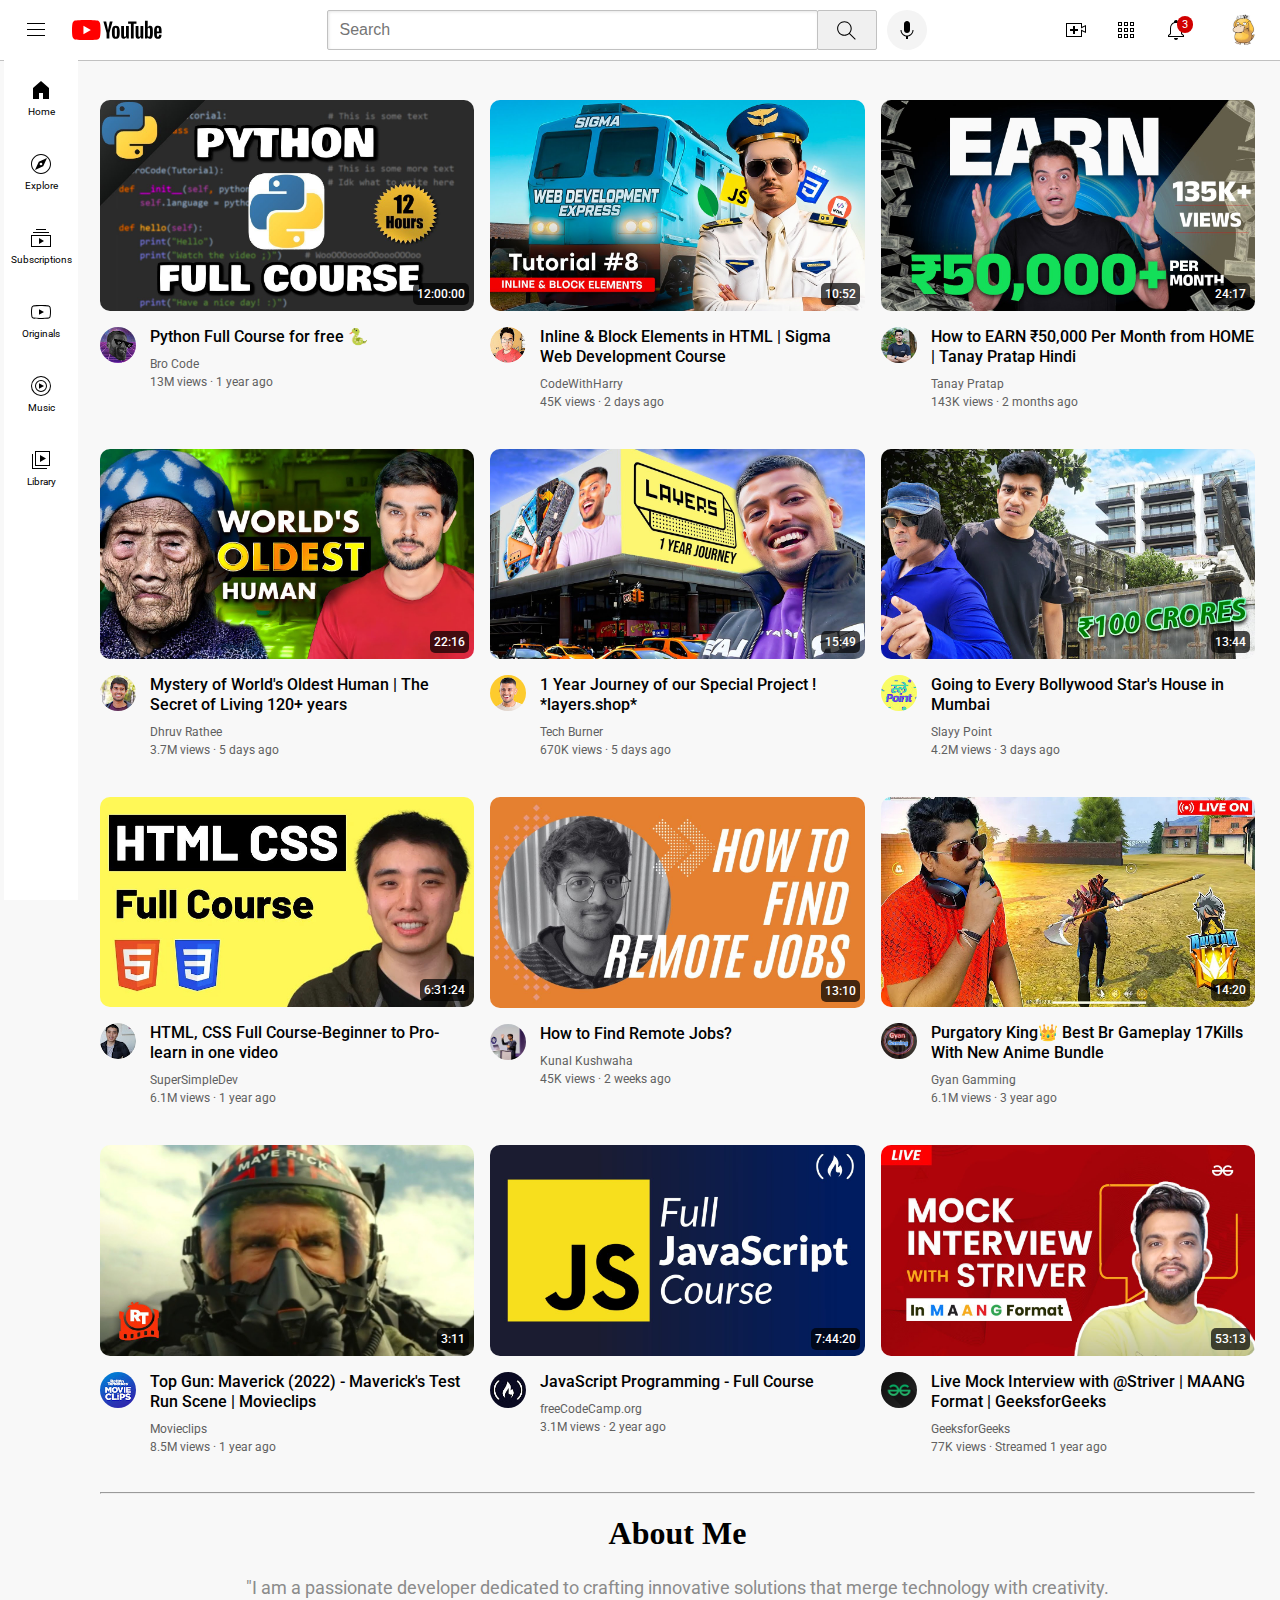
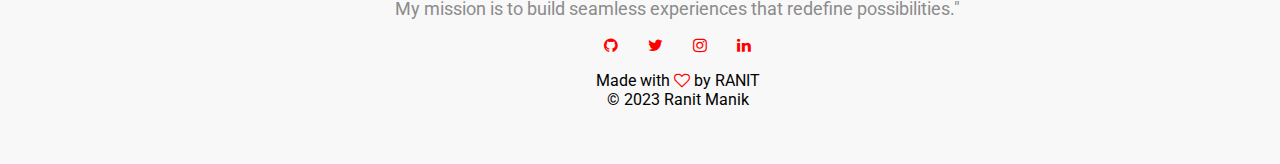
==== Youtube-clone/index.html @ 33ce2d3c "first commit" ====
<!DOCTYPE html>
<html lang="en">
<head>
    <meta charset="UTF-8"/>
    <meta name="viewport" content="width=device-width, initial-scale=1.0"/>
    <title>YouTube</title>
    <link rel="icon" href="Assets/icons/YouTube.png" type="image/x-icon"/>
    <link rel="preconnect" href="https://fonts.googleapis.com"/>
    <link rel="preconnect" href="https://fonts.gstatic.com" crossorigin/>
    <link
            href="https://fonts.googleapis.com/css2?family=Roboto:wght@400;500;700&display=swap"
            rel="stylesheet"
    />
    <link rel="stylesheet" href="Assets/css/general.css"/>
    <link rel="stylesheet" href="Assets/css/header.css"/>
    <link rel="stylesheet" href="Assets/css/video.css"/>
    <link rel="stylesheet" href="Assets/css/sidebar.css">
    <link rel="stylesheet" href="Assets/css/tooltip.css">
    <link rel="stylesheet" href="Assets/css/responsive.css">
    <link rel="stylesheet" href="Assets/css/footer.css">

    <link
            rel="stylesheet"
            href="https://stackpath.bootstrapcdn.com/font-awesome/4.7.0/css/font-awesome.min.css"
    />
</head>


<body>
<!-- header -->
<nav class="header">
    <div class="left-section">
        <img
                src="Assets/icons/hamburger-menu.svg"
                alt=""
                class="hamburger-menu"
        />
        <img
                src="Assets/icons/youtube-logo.svg"
                title="YouTube Home"
                alt=""
                class="youtube-logo"
        />
    </div>
    <div class="middle-section">
        <input class="search-bar" type="text" placeholder="Search"/>
        <button class="search-button" data-title="Search">
            <img
                    src="Assets/icons/search.svg"
                    alt=""
                    class="search-icon"
            />
        </button>
        <button class="voice-search-button" data-title="Search with your voice">
            <img
                    src="Assets/icons/voice-search-icon.svg"
                    alt=""
                    class="voice-search-icon"
            />
        </button>
    </div>
    <div class="right-section">
        <button class="right-section-buttons" data-title="Create">
            <img
                    src="Assets/icons/upload.svg"
                    class="upload-icon"
                    alt=""
            />
        </button>
        <button class="right-section-buttons" data-title="YouTube apps">
            <img
                    src="Assets/icons/youtube-apps.svg"
                    class="youtube-apps-icon"
                    alt=""
            />
        </button>
        <button class="right-section-buttons" data-title="Notifications">
            <div class="notifications-icon-container">
                <img
                        src="Assets/icons/notifications.svg"
                        class="notifications-icon"
                        data-title="Notifications"
                        alt=""
                />
                <div class="notifications-count">3</div>
            </div>
        </button>
        <img
                src="Assets/logo/ducky.jpg"
                class="channel-me-icon"
                alt=""/>
    </div>
</nav>

<main>
    <!-- sidebar -->
    <section class="sidebar">
        <div class="sidebar-link">
            <img src="Assets/icons/home.svg" alt="">
            <div>Home</div>
        </div>

        <div class="sidebar-link">
            <img src="Assets/icons/explore.svg" alt="">
            <div>Explore</div>
        </div>

        <div class="sidebar-link">
            <img src="Assets/icons/subscriptions.svg" alt="">
            <div>Subscriptions</div>
        </div>
        <div class="sidebar-link">
            <img src="Assets/icons/originals.svg" alt="">
            <div>Originals</div>
        </div>
        <div class="sidebar-link">
            <img src="Assets/icons/youtube-music.svg" alt="">
            <div>Music</div>
        </div>
        <div class="sidebar-link">
            <img src="Assets/icons/library.svg" alt="">
            <div>Library</div>
        </div>
    </section>

    <!-- video -->
    <section class="video-grid">
        <div class="video-preview">
            <div class="thumbnail-row">
                <img
                        class="thumbnail"
                        src="Assets/thumbnails/thumbnail4.jpg"
                        alt=""
                />
                <div class="video-time">
                    12:00:00
                </div>
            </div>
            <div class="video-info-grid">
                <div class="channel-picture">
                    <img
                            class="profile-picture"
                            src="Assets/logo/channel_04.jpg"
                            alt=""
                    />
                </div>
                <div class="video-info">
                    <p class="video-title">Python Full Course for free 🐍</p>
                    <p class="video-author" chanel-title="Bro Code">Bro Code</p>
                    <p class="video-stats">13M views &#183; 1 year ago</p>
                </div>
            </div>
        </div>
        <div class="video-preview">
            <div class="thumbnail-row">
                <img
                        class="thumbnail"
                        src="Assets/thumbnails/thumbnail5.jpg"
                        alt=""
                />
                <div class="video-time">
                    10:52
                </div>
            </div>
            <div class="video-info-grid">
                <div class="channel-picture">
                    <img
                            class="profile-picture"
                            src="Assets/logo/channel_05.jpg"
                            alt=""
                    />
                </div>
                <div class="video-info">
                    <p class="video-title">
                        Inline & Block Elements in HTML | Sigma Web Development Course
                    </p>
                    <p class="video-author" chanel-title="CodeWithHarry">CodeWithHarry</p>
                    <p class="video-stats">45K views &#183; 2 days ago</p>
                </div>
            </div>
        </div>
        <div class="video-preview">
            <div class="thumbnail-row">
                <img
                        class="thumbnail"
                        src="Assets/thumbnails/thumbnail6.jpg"
                        alt=""
                />
                <div class="video-time">
                    24:17
                </div>
            </div>
            <div class="video-info-grid">
                <div class="channel-picture">
                    <img
                            class="profile-picture"
                            src="Assets/logo/channel_06.jpg"
                            alt=""
                    />
                </div>
                <div class="video-info">
                    <p class="video-title">
                        How to EARN ₹50,000 Per Month from HOME | Tanay Pratap Hindi
                    </p>
                    <p class="video-author" chanel-title="Tanay Pratap">Tanay Pratap</p>
                    <p class="video-stats">143K views &#183; 2 months ago</p>
                </div>
            </div>
        </div>
        <div class="video-preview">
            <div class="thumbnail-row">
                <img
                        class="thumbnail"
                        src="Assets/thumbnails/thumbnail7.jpg"
                        alt=""
                />
                <div class="video-time">
                    22:16
                </div>
            </div>
            <div class="video-info-grid">
                <div class="channel-picture">
                    <img
                            class="profile-picture"
                            src="Assets/logo/channel_07.jpg"
                            alt=""
                    />
                </div>
                <div class="video-info">
                    <p class="video-title">
                        Mystery of World's Oldest Human | The Secret of Living 120+ years
                    </p>
                    <p class="video-author" chanel-title="Dhruv Rathee">Dhruv Rathee</p>
                    <p class="video-stats">3.7M views &#183; 5 days ago</p>
                </div>
            </div>
        </div>
        <div class="video-preview">
            <div class="thumbnail-row">
                <img
                        class="thumbnail"
                        src="Assets/thumbnails/thumbnail8.jpg"
                        alt=""
                />
                <div class="video-time">
                    15:49
                </div>
            </div>
            <div class="video-info-grid">
                <div class="channel-picture">
                    <img
                            class="profile-picture"
                            src="Assets/logo/channel_08.jpg"
                            alt=""
                    />
                </div>
                <div class="video-info">
                    <p class="video-title">
                        1 Year Journey of our Special Project ! *layers.shop*
                    </p>
                    <p class="video-author" chanel-title="Tech Burner">Tech Burner</p>
                    <p class="video-stats">670K views &#183; 5 days ago</p>
                </div>
            </div>
        </div>
        <div class="video-preview">
            <div class="thumbnail-row">
                <img
                        class="thumbnail"
                        src="Assets/thumbnails/thumbnail9.jpg"
                        alt=""
                />
                <div class="video-time">
                    13:44
                </div>
            </div>
            <div class="video-info-grid">
                <div class="channel-picture">
                    <img
                            class="profile-picture"
                            src="Assets/logo/channel_09.jpg"
                            alt=""
                    />

                </div>
                <div class="video-info">
                    <p class="video-title">
                        Going to Every Bollywood Star's House in Mumbai
                    </p>
                    <p class="video-author" chanel-title="Slayy Point">Slayy Point</p>
                    <p class="video-stats">4.2M views &#183; 3 days ago</p>
                </div>
            </div>
        </div>
        <div class="video-preview">
            <div class="thumbnail-row">
                <img
                        class="thumbnail"
                        src="Assets/thumbnails/thumbnail1.jpg"
                        alt=""
                />
                <div class="video-time">
                    6:31:24
                </div>
            </div>
            <div class="video-info-grid">
                <div class="channel-picture">
                    <img
                            class="profile-picture"
                            src="Assets/logo/channel_01.jpg"
                            alt=""
                    />
                </div>
                <div class="video-info">
                    <p class="video-title">
                        HTML, CSS Full Course-Beginner to Pro-learn in one video
                    </p>
                    <p class="video-author" chanel-title="SuperSimpleDev">SuperSimpleDev</p>
                    <p class="video-stats">6.1M views &#183; 1 year ago</p>
                </div>
            </div>
        </div>
        <div class="video-preview">
            <div class="thumbnail-row">
                <img
                        class="thumbnail"
                        src="Assets/thumbnails/thumbnail2.jpg"
                        alt=""
                />
                <div class="video-time">
                    13:10
                </div>
            </div>
            <div class="video-info-grid">
                <div class="channel-picture">
                    <img
                            class="profile-picture"
                            src="Assets/logo/channel_02.jpg"
                            alt=""
                    />
                </div>
                <div class="video-info">
                    <p class="video-title">
                        How to Find Remote Jobs?
                    </p>
                    <p class="video-author" chanel-title="Kunal Kushwaha">Kunal Kushwaha</p>
                    <p class="video-stats">45K views &#183; 2 weeks ago</p>
                </div>
            </div>
        </div>
        <div class="video-preview">
            <div class="thumbnail-row">
                <img
                        class="thumbnail"
                        src="Assets/thumbnails/thumbnail3.jpg"
                        alt=""
                />
                <div class="video-time">
                    14:20
                </div>
            </div>
            <div class="video-info-grid">
                <div class="channel-picture">
                    <img
                            class="profile-picture"
                            src="Assets/logo/channel_03.jpg"
                            alt=""
                    />
                </div>
                <div class="video-info">
                    <p class="video-title">
                        Purgatory King👑 Best Br Gameplay 17Kills With New Anime Bundle
                    </p>
                    <p class="video-author" chanel-title="Gyan Gamming">Gyan Gamming</p>
                    <p class="video-stats">6.1M views &#183; 3 year ago</p>
                </div>
            </div>
        </div>
        <div class="video-preview">
            <div class="thumbnail-row">
                <img
                        class="thumbnail"
                        src="Assets/thumbnails/thumbnail10.jpg"
                        alt=""
                />
                <div class="video-time">
                    3:11
                </div>
            </div>
            <div class="video-info-grid">
                <div class="channel-picture">
                    <img
                            class="profile-picture"
                            src="Assets/logo/channel_10.jpg"
                            alt=""
                    />
                </div>
                <div class="video-info">
                    <p class="video-title">
                        Top Gun: Maverick (2022) - Maverick's Test Run Scene | Movieclips
                    </p>
                    <p class="video-author" chanel-title="Movieclips">Movieclips</p>
                    <p class="video-stats">8.5M views &#183; 1 year ago</p>
                </div>
            </div>
        </div>
        <div class="video-preview">
            <div class="thumbnail-row">
                <img
                        class="thumbnail"
                        src="Assets/thumbnails/thumbnail11.jpg"
                        alt=""
                />
                <div class="video-time">
                    7:44:20
                </div>
            </div>
            <div class="video-info-grid">
                <div class="channel-picture">
                    <img
                            class="profile-picture"
                            src="Assets/logo/channel_11.jpg"
                            alt=""
                    />
                </div>
                <div class="video-info">
                    <p class="video-title">
                        JavaScript Programming - Full Course
                    </p>
                    <p class="video-author" chanel-title="freeCodeCamp.org">freeCodeCamp.org</p>
                    <p class="video-stats">3.1M views &#183; 2 year ago</p>
                </div>
            </div>
        </div>
        <div class="video-preview">
            <div class="thumbnail-row">
                <img
                        class="thumbnail"
                        src="Assets/thumbnails/thumbnail12.jpg"
                        alt=""
                />
                <div class="video-time">
                    53:13
                </div>
            </div>
            <div class="video-info-grid">
                <div class="channel-picture">
                    <img
                            class="profile-picture"
                            src="Assets/logo/channel_12.jpg"
                            alt=""
                    />
                </div>
                <div class="video-info">
                    <p class="video-title">
                        Live Mock Interview with @Striver | MAANG Format | GeeksforGeeks
                    </p>
                    <p class="video-author" chanel-title="GeeksforGeeks">GeeksforGeeks</p>
                    <p class="video-stats">77K views &#183; Streamed 1 year ago</p>
                </div>
            </div>
        </div>
    </section>
</main>

<footer class="footer">
    <hr>
    <h1>About Me</h1>
    <div class="footer-intro">
        <p>
            "I am a passionate developer dedicated to crafting innovative
            solutions that merge technology with creativity. <br/>My mission is
            to build seamless experiences that redefine possibilities."
        </p>
    </div>
    <div class="icons">
        <a
                href="https://github.com/RanitManik"
                class="fa fa-github"
                target="_blank"
        ></a>
        <a
                href="https://twitter.com/RANIT_MANIK"
                class="fa fa-twitter"
                target="_blank"
        ></a>
        <a
                href="https://www.instagram.com/ranit_manik_/"
                class="fa fa-instagram"
                target="_blank"
        ></a>
        <a
                href="https://www.linkedin.com/in/ranit-manik/"
                class="fa fa-linkedin"
                target="_blank"
        ></a>
    </div>
    <p>Made with <i class="fa fa-heart-o"></i> by RANIT</p>
    <p>© 2023 Ranit Manik</p>
</footer>
</body>
</html>
---- Youtube-clone/Assets/css/general.css ----
p {
    font-family: Roboto, Arial, serif;
    font-size: 16px;
    margin-top: 0;
    margin-bottom: 0;
}

body {
    margin: 0;
    padding: 100px 25px 25px 100px;
    background-color: #f8f8f8;
}
---- Youtube-clone/Assets/css/header.css ----
/* header */

.header {
    height: 60px;
    display: flex;
    justify-content: space-between;
    position: fixed;
    top: 0;
    left: 0;
    right: 0;
    background-color: white;
    border-bottom: solid 1px rgb(193, 193, 193);
    z-index: 99;
}

/* left-section */

.left-section {
    display: flex;
    align-items: center;
}

.hamburger-menu {
    height: 24px;
    margin-left: 24px;
    margin-right: 24px;
    cursor: pointer;
}

.youtube-logo {
    height: 20px;
    cursor: pointer;
}

/* middle-section */

.middle-section {
    flex: 1;
    margin-left: 70px;
    margin-right: 35px;
    max-width: 600px;
    display: flex;
    align-items: center;
}

.search-bar {
    width: 0;
    flex: 1;
    height: 36px;
    padding-left: 12px;
    font-size: 16px;
    border-width: 1px;
    border-style: solid;
    border-color: rgb(193, 193, 193);
    border-radius: 2px;
    box-shadow: inset 1px 1px 3px rgba(0, 0, 0, 0.1);
}

.search-bar ::placeholder {
    font-family: Roboto, Arial, serif;
    font-size: 16px;
}

.search-button {
    height: 40px;
    width: 60px;
    background-color: rgb(240, 240, 240);
    border: solid 1px rgb(193, 193, 193);
    margin-left: -1px;
    border-radius: 2px;
    margin-right: 10px;
    cursor: pointer;
}

.search-button:hover {
    background-color: rgb(230, 230, 230);
}

.search-icon {
    height: 25px;
}

.voice-search-button {
    height: 40px;
    width: 40px;
    border-radius: 20px;
    border: none;
    cursor: pointer;
    background-color: rgb(244, 244, 244);
}

.voice-search-button:hover {
    background-color: rgb(230, 230, 230);
}

.voice-search-icon {
    height: 24px;
}

/* right-section */

.right-section {
    width: 200px;
    display: flex;
    align-items: center;
    justify-content: space-between;
    margin-right: 24px;
    flex-shrink: 0;
}

.upload-icon {
    height: 24px;
    cursor: pointer;
}

.youtube-apps-icon {
    height: 24px;
    cursor: pointer;
}


.notifications-icon-container {
    height: 24px;
    position: relative;
}

.notifications-count {
    font-family: Roboto, Arial, serif;
    background-color: #d10000;
    padding: 2px 5px 2px 5px;
    font-size: 11px;
    border-radius: 10px;
    color: white;
    position: absolute;
    top: -2px;
    right: -5px;
}

.notifications-icon {
    height: 24px;
    cursor: pointer;
}

.channel-me-icon {
    height: 32px;
    border-radius: 16px;
    cursor: pointer;
    margin-left: 25px;
}

.right-section-buttons {
    height: 40px;
    width: 40px;
    border-radius: 20px;
    border: none;
    cursor: pointer;
    background: none;
    padding: 0;
}

.right-section-buttons:hover {
    background-color: rgb(230, 230, 230);
}
---- Youtube-clone/Assets/css/video.css ----
.thumbnail {
    width: 100%;
    border-radius: 10px;
}

.thumbnail-row {
    position: relative;
}

.video-info-grid {
    display: grid;
    grid-template-columns: 50px 1fr;
    margin-top: 12px;
}

.profile-picture {
    width: 36px;
    border-radius: 50px;
}

.video-title {
    font-weight: 500;
    line-height: 20px;
    margin-bottom: 10px;
}

.video-author,
.video-stats {
    font-size: 12px;
    color: rgb(96, 96, 96);
}

.video-author {
    margin-bottom: 4px;
    cursor: pointer;
}

.video-grid {
    display: grid;
    grid-template-columns: 1fr 1fr 1fr;
    column-gap: 16px;
    row-gap: 40px;
}

.video-time {
    font-family: Roboto, Arial, serif;
    font-size: 12px;
    font-weight: 500;
    padding: 4px 4px;
    background-color: rgba(0, 0, 0, 0.7);
    color: white;
    position: absolute;
    bottom: 10px;
    right: 5px;
    border-radius: 5px;
}
---- Youtube-clone/Assets/css/sidebar.css ----
.sidebar {
    position: fixed;
    left: 0;
    top: 55px;
    bottom: 0;
    background-color: white;
    width: 74px;
    margin-left: 4px;
    z-index: 100;
    padding-top: 5px;
}

.sidebar-link {
    height: 74px;
    display: flex;
    flex-direction: column;
    justify-content: center;
    align-items: center;
    cursor: pointer;
}

.sidebar-link:hover {
    background-color: rgb(230, 230, 230);
}

.sidebar-link img {
    height: 24px;
    margin-bottom: 4px;
}

.sidebar-link div {
    font-family: Roboto, Arial, serif;
    font-size: 10px;
}
---- Youtube-clone/Assets/css/tooltip.css ----
/* data-title */
[data-title]:hover:after {
    opacity: 1;
    transition: opacity 0.1s ease 0.5s;
    visibility: visible;
}

[data-title]:after {
    content: attr(data-title);
    position: absolute;
    bottom: -45px;
    padding: 10px 8px 10px 8px;
    color: white;
    background-color: rgba(84, 84, 84, 0.90);
    border-radius: 4px;
    font-size: 12px;
    font-family: Roboto, Arial, serif;
    white-space: nowrap;
    opacity: 0;
    z-index: 99999;
    visibility: hidden;
}

[data-title] {
    position: relative;
    display: flex;
    justify-content: center;
    align-items: center;
}

/* chanel title */
[chanel-title]:hover:after {
    opacity: 1;
    transition: opacity 0.1s ease 0.5s;
    visibility: visible;
}

[chanel-title]:after {
    content: attr(chanel-title);
    position: absolute;
    top: -65px;
    padding: 10px 8px 10px 8px;
    color: white;
    background-color: grey;
    border-radius: 4px;
    font-size: 12px;
    font-family: Roboto, Arial, serif;
    white-space: nowrap;
    opacity: 0;
    z-index: 99999;
    visibility: hidden;
}

[chanel-title] {
    position: relative;
    display: flex;
    align-items: center;
}
---- Youtube-clone/Assets/css/responsive.css ----
/* mobiles */
@media (max-width: 700px) {
    .video-grid {
        grid-template-columns: 1fr;
    }
}

/* tablets and ipads */
@media (max-width: 1000px) and (min-width: 701px) {
    .video-grid {
        grid-template-columns: 1fr 1fr;
    }
}

/* tablets and ipads */
@media (max-width: 1500px) and (min-width: 1001px) {
    .video-grid {
        grid-template-columns: 1fr 1fr 1fr;
    }
}

/* laptops */
@media (min-width: 1501px) {
    .video-grid {
        grid-template-columns: 1fr 1fr 1fr 1fr;
    }
}

/* extra CSS for mobile */
@media (max-width: 500px) {

    .middle-section {
        display: none;
    }

    .upload-icon {
        display: none;
    }

    .youtube-apps-icon {
        display: none;
    }

    body {
        padding: 100px 25px 25px 25px;
    }

    .sidebar {
        display: none;
    }

    .channel-me-icon {
        margin-left: 0;
    }

    .right-section-buttons {
        pointer-events: none;
    }
    .video-author {
        pointer-events: none;
    }
}
---- Youtube-clone/Assets/css/footer.css ----
.footer {
    width: 100%;
    text-align: center;
    padding: 30px 0;
}

.image-about-me img {
    width: 150px;
    border-radius: 75px;
}

.footer h4 {
    margin-bottom: 25px;
    margin-top: 20px;
    font-weight: 600;
}

.icons .fa {
    color: #FF0000;
    margin: 0 13px;
    cursor: pointer;
    padding: 18px 0;
    text-decoration: none;
    transition: transform 0.15s ease;
}

.fa-heart-o {
    color: #FF0000;
}

.icons .fa:hover {
    color: #000000;
    transform: scale(1.5);
}

.footer h1 {
    margin-bottom: 25px;
}

.footer-intro p {
    font-size: 18px;
    color: #8b8b8b;
}

@media screen and (max-width: 700px) {
    .footer-intro p {
        font-size: 14px;
        text-align: center;
        margin-right: 25px;
        margin-left: 25px;
    }
}
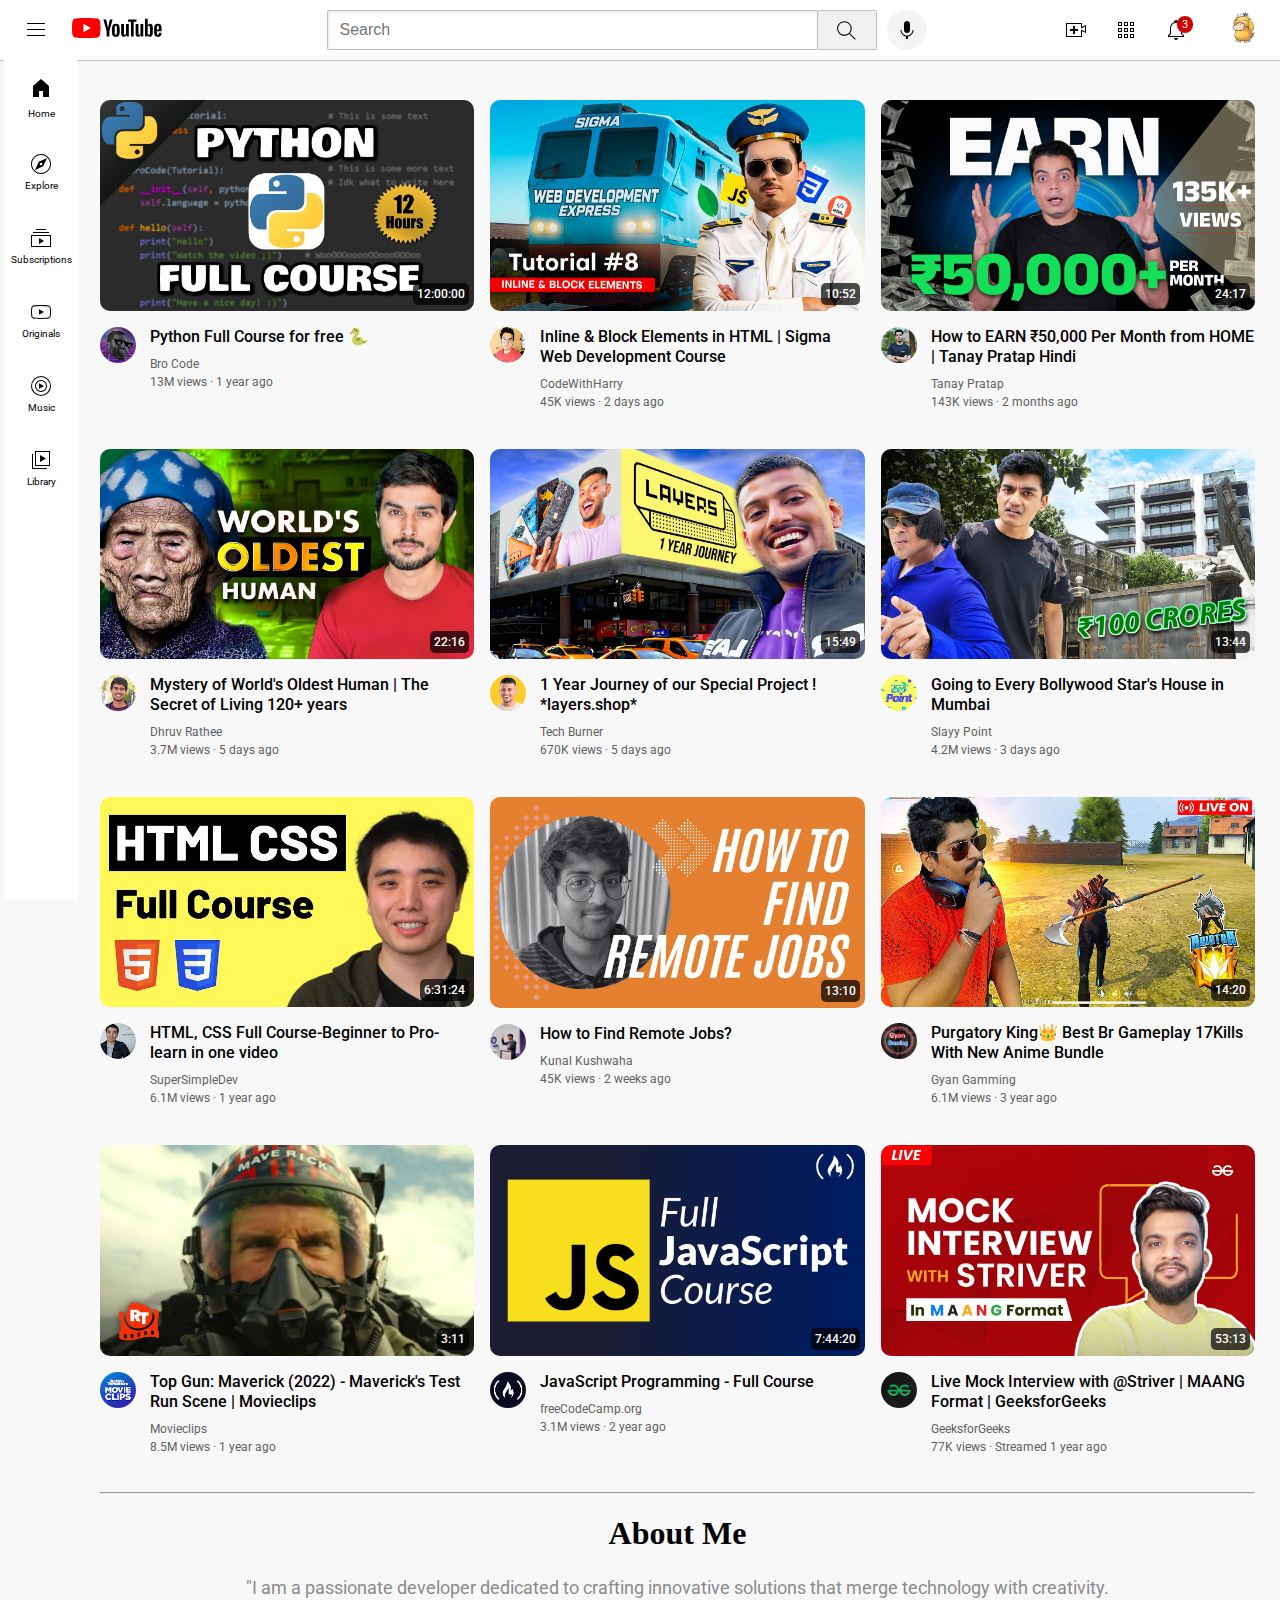
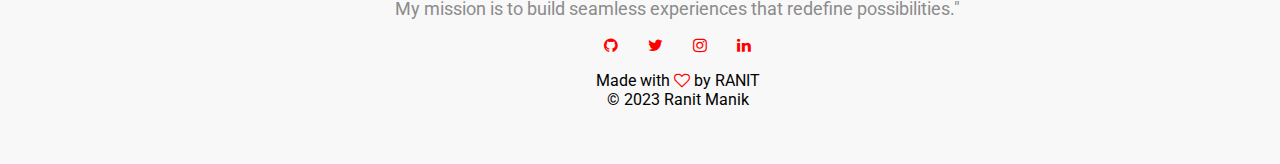
==== commit 47c9efbb: "add profile frontend" ====
--- a/Youtube-clone/index.html
+++ b/Youtube-clone/index.html
@@ -1,502 +1,485 @@
 <!DOCTYPE html>
 <html lang="en">
-<head>
-    <meta charset="UTF-8"/>
-    <meta name="viewport" content="width=device-width, initial-scale=1.0"/>
+  <head>
+    <meta charset="UTF-8" />
+    <meta name="viewport" content="width=device-width, initial-scale=1.0" />
     <title>YouTube</title>
-    <link rel="icon" href="Assets/icons/YouTube.png" type="image/x-icon"/>
-    <link rel="preconnect" href="https://fonts.googleapis.com"/>
-    <link rel="preconnect" href="https://fonts.gstatic.com" crossorigin/>
+    <link rel="icon" href="Assets/icons/YouTube.png" type="image/x-icon" />
+    <link rel="preconnect" href="https://fonts.googleapis.com" />
+    <link rel="preconnect" href="https://fonts.gstatic.com" crossorigin />
     <link
-            href="https://fonts.googleapis.com/css2?family=Roboto:wght@400;500;700&display=swap"
-            rel="stylesheet"
+      href="https://fonts.googleapis.com/css2?family=Roboto:wght@400;500;700&display=swap"
+      rel="stylesheet"
     />
-    <link rel="stylesheet" href="Assets/css/general.css"/>
-    <link rel="stylesheet" href="Assets/css/header.css"/>
-    <link rel="stylesheet" href="Assets/css/video.css"/>
-    <link rel="stylesheet" href="Assets/css/sidebar.css">
-    <link rel="stylesheet" href="Assets/css/tooltip.css">
-    <link rel="stylesheet" href="Assets/css/responsive.css">
-    <link rel="stylesheet" href="Assets/css/footer.css">
+    <link rel="stylesheet" href="Assets/css/general.css" />
+    <link rel="stylesheet" href="Assets/css/header.css" />
+    <link rel="stylesheet" href="Assets/css/video.css" />
+    <link rel="stylesheet" href="Assets/css/sidebar.css" />
+    <link rel="stylesheet" href="Assets/css/tooltip.css" />
+    <link rel="stylesheet" href="Assets/css/responsive.css" />
+    <link rel="stylesheet" href="Assets/css/footer.css" />
 
     <link
-            rel="stylesheet"
-            href="https://stackpath.bootstrapcdn.com/font-awesome/4.7.0/css/font-awesome.min.css"
+      rel="stylesheet"
+      href="https://stackpath.bootstrapcdn.com/font-awesome/4.7.0/css/font-awesome.min.css"
     />
-</head>
-
-
-<body>
-<!-- header -->
-<nav class="header">
-    <div class="left-section">
+  </head>
+
+  <body>
+    <!-- header -->
+    <nav class="header">
+      <div class="left-section">
         <img
-                src="Assets/icons/hamburger-menu.svg"
-                alt=""
-                class="hamburger-menu"
+          src="Assets/icons/hamburger-menu.svg"
+          alt=""
+          class="hamburger-menu"
         />
-        <img
-                src="Assets/icons/youtube-logo.svg"
-                title="YouTube Home"
-                alt=""
-                class="youtube-logo"
-        />
-    </div>
-    <div class="middle-section">
-        <input class="search-bar" type="text" placeholder="Search"/>
+        <a href="index.html">
+          <img
+            src="Assets/icons/youtube-logo.svg"
+            title="YouTube Home"
+            alt=""
+            class="youtube-logo"
+          />
+        </a>
+      </div>
+      <div class="middle-section">
+        <input class="search-bar" type="text" placeholder="Search" />
         <button class="search-button" data-title="Search">
-            <img
-                    src="Assets/icons/search.svg"
-                    alt=""
-                    class="search-icon"
-            />
+          <img src="Assets/icons/search.svg" alt="" class="search-icon" />
         </button>
         <button class="voice-search-button" data-title="Search with your voice">
-            <img
-                    src="Assets/icons/voice-search-icon.svg"
-                    alt=""
-                    class="voice-search-icon"
-            />
+          <img
+            src="Assets/icons/voice-search-icon.svg"
+            alt=""
+            class="voice-search-icon"
+          />
         </button>
-    </div>
-    <div class="right-section">
+      </div>
+      <div class="right-section">
         <button class="right-section-buttons" data-title="Create">
-            <img
-                    src="Assets/icons/upload.svg"
-                    class="upload-icon"
-                    alt=""
-            />
+          <img src="Assets/icons/upload.svg" class="upload-icon" alt="" />
         </button>
         <button class="right-section-buttons" data-title="YouTube apps">
-            <img
-                    src="Assets/icons/youtube-apps.svg"
-                    class="youtube-apps-icon"
-                    alt=""
-            />
+          <img
+            src="Assets/icons/youtube-apps.svg"
+            class="youtube-apps-icon"
+            alt=""
+          />
         </button>
         <button class="right-section-buttons" data-title="Notifications">
-            <div class="notifications-icon-container">
-                <img
-                        src="Assets/icons/notifications.svg"
-                        class="notifications-icon"
-                        data-title="Notifications"
-                        alt=""
-                />
-                <div class="notifications-count">3</div>
-            </div>
+          <div class="notifications-icon-container">
+            <img
+              src="Assets/icons/notifications.svg"
+              class="notifications-icon"
+              data-title="Notifications"
+              alt=""
+            />
+            <div class="notifications-count">3</div>
+          </div>
         </button>
-        <img
-                src="Assets/logo/ducky.jpg"
-                class="channel-me-icon"
-                alt=""/>
-    </div>
-</nav>
-
-<main>
-    <!-- sidebar -->
-    <section class="sidebar">
-        <div class="sidebar-link">
-            <img src="Assets/icons/home.svg" alt="">
-            <div>Home</div>
-        </div>
-
-        <div class="sidebar-link">
-            <img src="Assets/icons/explore.svg" alt="">
-            <div>Explore</div>
-        </div>
-
-        <div class="sidebar-link">
-            <img src="Assets/icons/subscriptions.svg" alt="">
-            <div>Subscriptions</div>
-        </div>
-        <div class="sidebar-link">
-            <img src="Assets/icons/originals.svg" alt="">
-            <div>Originals</div>
-        </div>
-        <div class="sidebar-link">
-            <img src="Assets/icons/youtube-music.svg" alt="">
-            <div>Music</div>
-        </div>
-        <div class="sidebar-link">
-            <img src="Assets/icons/library.svg" alt="">
-            <div>Library</div>
-        </div>
-    </section>
-
-    <!-- video -->
-    <section class="video-grid">
-        <div class="video-preview">
-            <div class="thumbnail-row">
-                <img
-                        class="thumbnail"
-                        src="Assets/thumbnails/thumbnail4.jpg"
-                        alt=""
-                />
-                <div class="video-time">
-                    12:00:00
-                </div>
-            </div>
-            <div class="video-info-grid">
-                <div class="channel-picture">
-                    <img
-                            class="profile-picture"
-                            src="Assets/logo/channel_04.jpg"
-                            alt=""
-                    />
-                </div>
-                <div class="video-info">
-                    <p class="video-title">Python Full Course for free 🐍</p>
-                    <p class="video-author" chanel-title="Bro Code">Bro Code</p>
-                    <p class="video-stats">13M views &#183; 1 year ago</p>
-                </div>
-            </div>
-        </div>
-        <div class="video-preview">
-            <div class="thumbnail-row">
-                <img
-                        class="thumbnail"
-                        src="Assets/thumbnails/thumbnail5.jpg"
-                        alt=""
-                />
-                <div class="video-time">
-                    10:52
-                </div>
-            </div>
-            <div class="video-info-grid">
-                <div class="channel-picture">
-                    <img
-                            class="profile-picture"
-                            src="Assets/logo/channel_05.jpg"
-                            alt=""
-                    />
-                </div>
-                <div class="video-info">
-                    <p class="video-title">
-                        Inline & Block Elements in HTML | Sigma Web Development Course
-                    </p>
-                    <p class="video-author" chanel-title="CodeWithHarry">CodeWithHarry</p>
-                    <p class="video-stats">45K views &#183; 2 days ago</p>
-                </div>
-            </div>
-        </div>
-        <div class="video-preview">
-            <div class="thumbnail-row">
-                <img
-                        class="thumbnail"
-                        src="Assets/thumbnails/thumbnail6.jpg"
-                        alt=""
-                />
-                <div class="video-time">
-                    24:17
-                </div>
-            </div>
-            <div class="video-info-grid">
-                <div class="channel-picture">
-                    <img
-                            class="profile-picture"
-                            src="Assets/logo/channel_06.jpg"
-                            alt=""
-                    />
-                </div>
-                <div class="video-info">
-                    <p class="video-title">
-                        How to EARN ₹50,000 Per Month from HOME | Tanay Pratap Hindi
-                    </p>
-                    <p class="video-author" chanel-title="Tanay Pratap">Tanay Pratap</p>
-                    <p class="video-stats">143K views &#183; 2 months ago</p>
-                </div>
-            </div>
-        </div>
-        <div class="video-preview">
-            <div class="thumbnail-row">
-                <img
-                        class="thumbnail"
-                        src="Assets/thumbnails/thumbnail7.jpg"
-                        alt=""
-                />
-                <div class="video-time">
-                    22:16
-                </div>
-            </div>
-            <div class="video-info-grid">
-                <div class="channel-picture">
-                    <img
-                            class="profile-picture"
-                            src="Assets/logo/channel_07.jpg"
-                            alt=""
-                    />
-                </div>
-                <div class="video-info">
-                    <p class="video-title">
-                        Mystery of World's Oldest Human | The Secret of Living 120+ years
-                    </p>
-                    <p class="video-author" chanel-title="Dhruv Rathee">Dhruv Rathee</p>
-                    <p class="video-stats">3.7M views &#183; 5 days ago</p>
-                </div>
-            </div>
-        </div>
-        <div class="video-preview">
-            <div class="thumbnail-row">
-                <img
-                        class="thumbnail"
-                        src="Assets/thumbnails/thumbnail8.jpg"
-                        alt=""
-                />
-                <div class="video-time">
-                    15:49
-                </div>
-            </div>
-            <div class="video-info-grid">
-                <div class="channel-picture">
-                    <img
-                            class="profile-picture"
-                            src="Assets/logo/channel_08.jpg"
-                            alt=""
-                    />
-                </div>
-                <div class="video-info">
-                    <p class="video-title">
-                        1 Year Journey of our Special Project ! *layers.shop*
-                    </p>
-                    <p class="video-author" chanel-title="Tech Burner">Tech Burner</p>
-                    <p class="video-stats">670K views &#183; 5 days ago</p>
-                </div>
-            </div>
-        </div>
-        <div class="video-preview">
-            <div class="thumbnail-row">
-                <img
-                        class="thumbnail"
-                        src="Assets/thumbnails/thumbnail9.jpg"
-                        alt=""
-                />
-                <div class="video-time">
-                    13:44
-                </div>
-            </div>
-            <div class="video-info-grid">
-                <div class="channel-picture">
-                    <img
-                            class="profile-picture"
-                            src="Assets/logo/channel_09.jpg"
-                            alt=""
-                    />
-
-                </div>
-                <div class="video-info">
-                    <p class="video-title">
-                        Going to Every Bollywood Star's House in Mumbai
-                    </p>
-                    <p class="video-author" chanel-title="Slayy Point">Slayy Point</p>
-                    <p class="video-stats">4.2M views &#183; 3 days ago</p>
-                </div>
-            </div>
-        </div>
-        <div class="video-preview">
-            <div class="thumbnail-row">
-                <img
-                        class="thumbnail"
-                        src="Assets/thumbnails/thumbnail1.jpg"
-                        alt=""
-                />
-                <div class="video-time">
-                    6:31:24
-                </div>
-            </div>
-            <div class="video-info-grid">
-                <div class="channel-picture">
-                    <img
-                            class="profile-picture"
-                            src="Assets/logo/channel_01.jpg"
-                            alt=""
-                    />
-                </div>
-                <div class="video-info">
-                    <p class="video-title">
-                        HTML, CSS Full Course-Beginner to Pro-learn in one video
-                    </p>
-                    <p class="video-author" chanel-title="SuperSimpleDev">SuperSimpleDev</p>
-                    <p class="video-stats">6.1M views &#183; 1 year ago</p>
-                </div>
-            </div>
-        </div>
-        <div class="video-preview">
-            <div class="thumbnail-row">
-                <img
-                        class="thumbnail"
-                        src="Assets/thumbnails/thumbnail2.jpg"
-                        alt=""
-                />
-                <div class="video-time">
-                    13:10
-                </div>
-            </div>
-            <div class="video-info-grid">
-                <div class="channel-picture">
-                    <img
-                            class="profile-picture"
-                            src="Assets/logo/channel_02.jpg"
-                            alt=""
-                    />
-                </div>
-                <div class="video-info">
-                    <p class="video-title">
-                        How to Find Remote Jobs?
-                    </p>
-                    <p class="video-author" chanel-title="Kunal Kushwaha">Kunal Kushwaha</p>
-                    <p class="video-stats">45K views &#183; 2 weeks ago</p>
-                </div>
-            </div>
-        </div>
-        <div class="video-preview">
-            <div class="thumbnail-row">
-                <img
-                        class="thumbnail"
-                        src="Assets/thumbnails/thumbnail3.jpg"
-                        alt=""
-                />
-                <div class="video-time">
-                    14:20
-                </div>
-            </div>
-            <div class="video-info-grid">
-                <div class="channel-picture">
-                    <img
-                            class="profile-picture"
-                            src="Assets/logo/channel_03.jpg"
-                            alt=""
-                    />
-                </div>
-                <div class="video-info">
-                    <p class="video-title">
-                        Purgatory King👑 Best Br Gameplay 17Kills With New Anime Bundle
-                    </p>
-                    <p class="video-author" chanel-title="Gyan Gamming">Gyan Gamming</p>
-                    <p class="video-stats">6.1M views &#183; 3 year ago</p>
-                </div>
-            </div>
-        </div>
-        <div class="video-preview">
-            <div class="thumbnail-row">
-                <img
-                        class="thumbnail"
-                        src="Assets/thumbnails/thumbnail10.jpg"
-                        alt=""
-                />
-                <div class="video-time">
-                    3:11
-                </div>
-            </div>
-            <div class="video-info-grid">
-                <div class="channel-picture">
-                    <img
-                            class="profile-picture"
-                            src="Assets/logo/channel_10.jpg"
-                            alt=""
-                    />
-                </div>
-                <div class="video-info">
-                    <p class="video-title">
-                        Top Gun: Maverick (2022) - Maverick's Test Run Scene | Movieclips
-                    </p>
-                    <p class="video-author" chanel-title="Movieclips">Movieclips</p>
-                    <p class="video-stats">8.5M views &#183; 1 year ago</p>
-                </div>
-            </div>
-        </div>
-        <div class="video-preview">
-            <div class="thumbnail-row">
-                <img
-                        class="thumbnail"
-                        src="Assets/thumbnails/thumbnail11.jpg"
-                        alt=""
-                />
-                <div class="video-time">
-                    7:44:20
-                </div>
-            </div>
-            <div class="video-info-grid">
-                <div class="channel-picture">
-                    <img
-                            class="profile-picture"
-                            src="Assets/logo/channel_11.jpg"
-                            alt=""
-                    />
-                </div>
-                <div class="video-info">
-                    <p class="video-title">
-                        JavaScript Programming - Full Course
-                    </p>
-                    <p class="video-author" chanel-title="freeCodeCamp.org">freeCodeCamp.org</p>
-                    <p class="video-stats">3.1M views &#183; 2 year ago</p>
-                </div>
-            </div>
-        </div>
-        <div class="video-preview">
-            <div class="thumbnail-row">
-                <img
-                        class="thumbnail"
-                        src="Assets/thumbnails/thumbnail12.jpg"
-                        alt=""
-                />
-                <div class="video-time">
-                    53:13
-                </div>
-            </div>
-            <div class="video-info-grid">
-                <div class="channel-picture">
-                    <img
-                            class="profile-picture"
-                            src="Assets/logo/channel_12.jpg"
-                            alt=""
-                    />
-                </div>
-                <div class="video-info">
-                    <p class="video-title">
-                        Live Mock Interview with @Striver | MAANG Format | GeeksforGeeks
-                    </p>
-                    <p class="video-author" chanel-title="GeeksforGeeks">GeeksforGeeks</p>
-                    <p class="video-stats">77K views &#183; Streamed 1 year ago</p>
-                </div>
-            </div>
-        </div>
-    </section>
-</main>
-
-<footer class="footer">
-    <hr>
-    <h1>About Me</h1>
-    <div class="footer-intro">
+        <a href="profile.html">
+          <img src="Assets/logo/ducky.jpg" class="channel-me-icon" alt="" />
+        </a>
+      </div>
+    </nav>
+
+    <main>
+      <!-- sidebar -->
+      <section class="sidebar">
+        <div class="sidebar-link">
+          <a href="index.html">
+            <img src="Assets/icons/home.svg" alt="" />
+          </a>
+          <div>Home</div>
+        </div>
+
+        <div class="sidebar-link">
+          <img src="Assets/icons/explore.svg" alt="" />
+          <div>Explore</div>
+        </div>
+
+        <div class="sidebar-link">
+          <img src="Assets/icons/subscriptions.svg" alt="" />
+          <div>Subscriptions</div>
+        </div>
+        <div class="sidebar-link">
+          <img src="Assets/icons/originals.svg" alt="" />
+          <div>Originals</div>
+        </div>
+        <div class="sidebar-link">
+          <img src="Assets/icons/youtube-music.svg" alt="" />
+          <div>Music</div>
+        </div>
+        <div class="sidebar-link">
+          <img src="Assets/icons/library.svg" alt="" />
+          <div>Library</div>
+        </div>
+      </section>
+
+      <!-- video -->
+      <section class="video-grid">
+        <div class="video-preview">
+          <div class="thumbnail-row">
+            <img
+              class="thumbnail"
+              src="Assets/thumbnails/thumbnail4.jpg"
+              alt=""
+            />
+            <div class="video-time">12:00:00</div>
+          </div>
+          <div class="video-info-grid">
+            <div class="channel-picture">
+              <img
+                class="profile-picture"
+                src="Assets/logo/channel_04.jpg"
+                alt=""
+              />
+            </div>
+            <div class="video-info">
+              <p class="video-title">Python Full Course for free 🐍</p>
+              <p class="video-author" chanel-title="Bro Code">Bro Code</p>
+              <p class="video-stats">13M views &#183; 1 year ago</p>
+            </div>
+          </div>
+        </div>
+        <div class="video-preview">
+          <div class="thumbnail-row">
+            <img
+              class="thumbnail"
+              src="Assets/thumbnails/thumbnail5.jpg"
+              alt=""
+            />
+            <div class="video-time">10:52</div>
+          </div>
+          <div class="video-info-grid">
+            <div class="channel-picture">
+              <img
+                class="profile-picture"
+                src="Assets/logo/channel_05.jpg"
+                alt=""
+              />
+            </div>
+            <div class="video-info">
+              <p class="video-title">
+                Inline & Block Elements in HTML | Sigma Web Development Course
+              </p>
+              <p class="video-author" chanel-title="CodeWithHarry">
+                CodeWithHarry
+              </p>
+              <p class="video-stats">45K views &#183; 2 days ago</p>
+            </div>
+          </div>
+        </div>
+        <div class="video-preview">
+          <div class="thumbnail-row">
+            <img
+              class="thumbnail"
+              src="Assets/thumbnails/thumbnail6.jpg"
+              alt=""
+            />
+            <div class="video-time">24:17</div>
+          </div>
+          <div class="video-info-grid">
+            <div class="channel-picture">
+              <img
+                class="profile-picture"
+                src="Assets/logo/channel_06.jpg"
+                alt=""
+              />
+            </div>
+            <div class="video-info">
+              <p class="video-title">
+                How to EARN ₹50,000 Per Month from HOME | Tanay Pratap Hindi
+              </p>
+              <p class="video-author" chanel-title="Tanay Pratap">
+                Tanay Pratap
+              </p>
+              <p class="video-stats">143K views &#183; 2 months ago</p>
+            </div>
+          </div>
+        </div>
+        <div class="video-preview">
+          <div class="thumbnail-row">
+            <img
+              class="thumbnail"
+              src="Assets/thumbnails/thumbnail7.jpg"
+              alt=""
+            />
+            <div class="video-time">22:16</div>
+          </div>
+          <div class="video-info-grid">
+            <div class="channel-picture">
+              <img
+                class="profile-picture"
+                src="Assets/logo/channel_07.jpg"
+                alt=""
+              />
+            </div>
+            <div class="video-info">
+              <p class="video-title">
+                Mystery of World's Oldest Human | The Secret of Living 120+
+                years
+              </p>
+              <p class="video-author" chanel-title="Dhruv Rathee">
+                Dhruv Rathee
+              </p>
+              <p class="video-stats">3.7M views &#183; 5 days ago</p>
+            </div>
+          </div>
+        </div>
+        <div class="video-preview">
+          <div class="thumbnail-row">
+            <img
+              class="thumbnail"
+              src="Assets/thumbnails/thumbnail8.jpg"
+              alt=""
+            />
+            <div class="video-time">15:49</div>
+          </div>
+          <div class="video-info-grid">
+            <div class="channel-picture">
+              <img
+                class="profile-picture"
+                src="Assets/logo/channel_08.jpg"
+                alt=""
+              />
+            </div>
+            <div class="video-info">
+              <p class="video-title">
+                1 Year Journey of our Special Project ! *layers.shop*
+              </p>
+              <p class="video-author" chanel-title="Tech Burner">Tech Burner</p>
+              <p class="video-stats">670K views &#183; 5 days ago</p>
+            </div>
+          </div>
+        </div>
+        <div class="video-preview">
+          <div class="thumbnail-row">
+            <img
+              class="thumbnail"
+              src="Assets/thumbnails/thumbnail9.jpg"
+              alt=""
+            />
+            <div class="video-time">13:44</div>
+          </div>
+          <div class="video-info-grid">
+            <div class="channel-picture">
+              <img
+                class="profile-picture"
+                src="Assets/logo/channel_09.jpg"
+                alt=""
+              />
+            </div>
+            <div class="video-info">
+              <p class="video-title">
+                Going to Every Bollywood Star's House in Mumbai
+              </p>
+              <p class="video-author" chanel-title="Slayy Point">Slayy Point</p>
+              <p class="video-stats">4.2M views &#183; 3 days ago</p>
+            </div>
+          </div>
+        </div>
+        <div class="video-preview">
+          <div class="thumbnail-row">
+            <img
+              class="thumbnail"
+              src="Assets/thumbnails/thumbnail1.jpg"
+              alt=""
+            />
+            <div class="video-time">6:31:24</div>
+          </div>
+          <div class="video-info-grid">
+            <div class="channel-picture">
+              <img
+                class="profile-picture"
+                src="Assets/logo/channel_01.jpg"
+                alt=""
+              />
+            </div>
+            <div class="video-info">
+              <p class="video-title">
+                HTML, CSS Full Course-Beginner to Pro-learn in one video
+              </p>
+              <p class="video-author" chanel-title="SuperSimpleDev">
+                SuperSimpleDev
+              </p>
+              <p class="video-stats">6.1M views &#183; 1 year ago</p>
+            </div>
+          </div>
+        </div>
+        <div class="video-preview">
+          <div class="thumbnail-row">
+            <img
+              class="thumbnail"
+              src="Assets/thumbnails/thumbnail2.jpg"
+              alt=""
+            />
+            <div class="video-time">13:10</div>
+          </div>
+          <div class="video-info-grid">
+            <div class="channel-picture">
+              <img
+                class="profile-picture"
+                src="Assets/logo/channel_02.jpg"
+                alt=""
+              />
+            </div>
+            <div class="video-info">
+              <p class="video-title">How to Find Remote Jobs?</p>
+              <p class="video-author" chanel-title="Kunal Kushwaha">
+                Kunal Kushwaha
+              </p>
+              <p class="video-stats">45K views &#183; 2 weeks ago</p>
+            </div>
+          </div>
+        </div>
+        <div class="video-preview">
+          <div class="thumbnail-row">
+            <img
+              class="thumbnail"
+              src="Assets/thumbnails/thumbnail3.jpg"
+              alt=""
+            />
+            <div class="video-time">14:20</div>
+          </div>
+          <div class="video-info-grid">
+            <div class="channel-picture">
+              <img
+                class="profile-picture"
+                src="Assets/logo/channel_03.jpg"
+                alt=""
+              />
+            </div>
+            <div class="video-info">
+              <p class="video-title">
+                Purgatory King👑 Best Br Gameplay 17Kills With New Anime Bundle
+              </p>
+              <p class="video-author" chanel-title="Gyan Gamming">
+                Gyan Gamming
+              </p>
+              <p class="video-stats">6.1M views &#183; 3 year ago</p>
+            </div>
+          </div>
+        </div>
+        <div class="video-preview">
+          <div class="thumbnail-row">
+            <img
+              class="thumbnail"
+              src="Assets/thumbnails/thumbnail10.jpg"
+              alt=""
+            />
+            <div class="video-time">3:11</div>
+          </div>
+          <div class="video-info-grid">
+            <div class="channel-picture">
+              <img
+                class="profile-picture"
+                src="Assets/logo/channel_10.jpg"
+                alt=""
+              />
+            </div>
+            <div class="video-info">
+              <p class="video-title">
+                Top Gun: Maverick (2022) - Maverick's Test Run Scene |
+                Movieclips
+              </p>
+              <p class="video-author" chanel-title="Movieclips">Movieclips</p>
+              <p class="video-stats">8.5M views &#183; 1 year ago</p>
+            </div>
+          </div>
+        </div>
+        <div class="video-preview">
+          <div class="thumbnail-row">
+            <img
+              class="thumbnail"
+              src="Assets/thumbnails/thumbnail11.jpg"
+              alt=""
+            />
+            <div class="video-time">7:44:20</div>
+          </div>
+          <div class="video-info-grid">
+            <div class="channel-picture">
+              <img
+                class="profile-picture"
+                src="Assets/logo/channel_11.jpg"
+                alt=""
+              />
+            </div>
+            <div class="video-info">
+              <p class="video-title">JavaScript Programming - Full Course</p>
+              <p class="video-author" chanel-title="freeCodeCamp.org">
+                freeCodeCamp.org
+              </p>
+              <p class="video-stats">3.1M views &#183; 2 year ago</p>
+            </div>
+          </div>
+        </div>
+        <div class="video-preview">
+          <div class="thumbnail-row">
+            <img
+              class="thumbnail"
+              src="Assets/thumbnails/thumbnail12.jpg"
+              alt=""
+            />
+            <div class="video-time">53:13</div>
+          </div>
+          <div class="video-info-grid">
+            <div class="channel-picture">
+              <img
+                class="profile-picture"
+                src="Assets/logo/channel_12.jpg"
+                alt=""
+              />
+            </div>
+            <div class="video-info">
+              <p class="video-title">
+                Live Mock Interview with @Striver | MAANG Format | GeeksforGeeks
+              </p>
+              <p class="video-author" chanel-title="GeeksforGeeks">
+                GeeksforGeeks
+              </p>
+              <p class="video-stats">77K views &#183; Streamed 1 year ago</p>
+            </div>
+          </div>
+        </div>
+      </section>
+    </main>
+
+    <footer class="footer">
+      <hr />
+      <h1>About Me</h1>
+      <div class="footer-intro">
         <p>
-            "I am a passionate developer dedicated to crafting innovative
-            solutions that merge technology with creativity. <br/>My mission is
-            to build seamless experiences that redefine possibilities."
+          "I am a passionate developer dedicated to crafting innovative
+          solutions that merge technology with creativity. <br />My mission is
+          to build seamless experiences that redefine possibilities."
         </p>
-    </div>
-    <div class="icons">
+      </div>
+      <div class="icons">
         <a
-                href="https://github.com/RanitManik"
-                class="fa fa-github"
-                target="_blank"
+          href="https://github.com/RanitManik"
+          class="fa fa-github"
+          target="_blank"
         ></a>
         <a
-                href="https://twitter.com/RANIT_MANIK"
-                class="fa fa-twitter"
-                target="_blank"
+          href="https://twitter.com/RANIT_MANIK"
+          class="fa fa-twitter"
+          target="_blank"
         ></a>
         <a
-                href="https://www.instagram.com/ranit_manik_/"
-                class="fa fa-instagram"
-                target="_blank"
+          href="https://www.instagram.com/ranit_manik_/"
+          class="fa fa-instagram"
+          target="_blank"
         ></a>
         <a
-                href="https://www.linkedin.com/in/ranit-manik/"
-                class="fa fa-linkedin"
-                target="_blank"
+          href="https://www.linkedin.com/in/ranit-manik/"
+          class="fa fa-linkedin"
+          target="_blank"
         ></a>
-    </div>
-    <p>Made with <i class="fa fa-heart-o"></i> by RANIT</p>
-    <p>© 2023 Ranit Manik</p>
-</footer>
-</body>
+      </div>
+      <p>Made with <i class="fa fa-heart-o"></i> by RANIT</p>
+      <p>© 2023 Ranit Manik</p>
+    </footer>
+  </body>
 </html>
